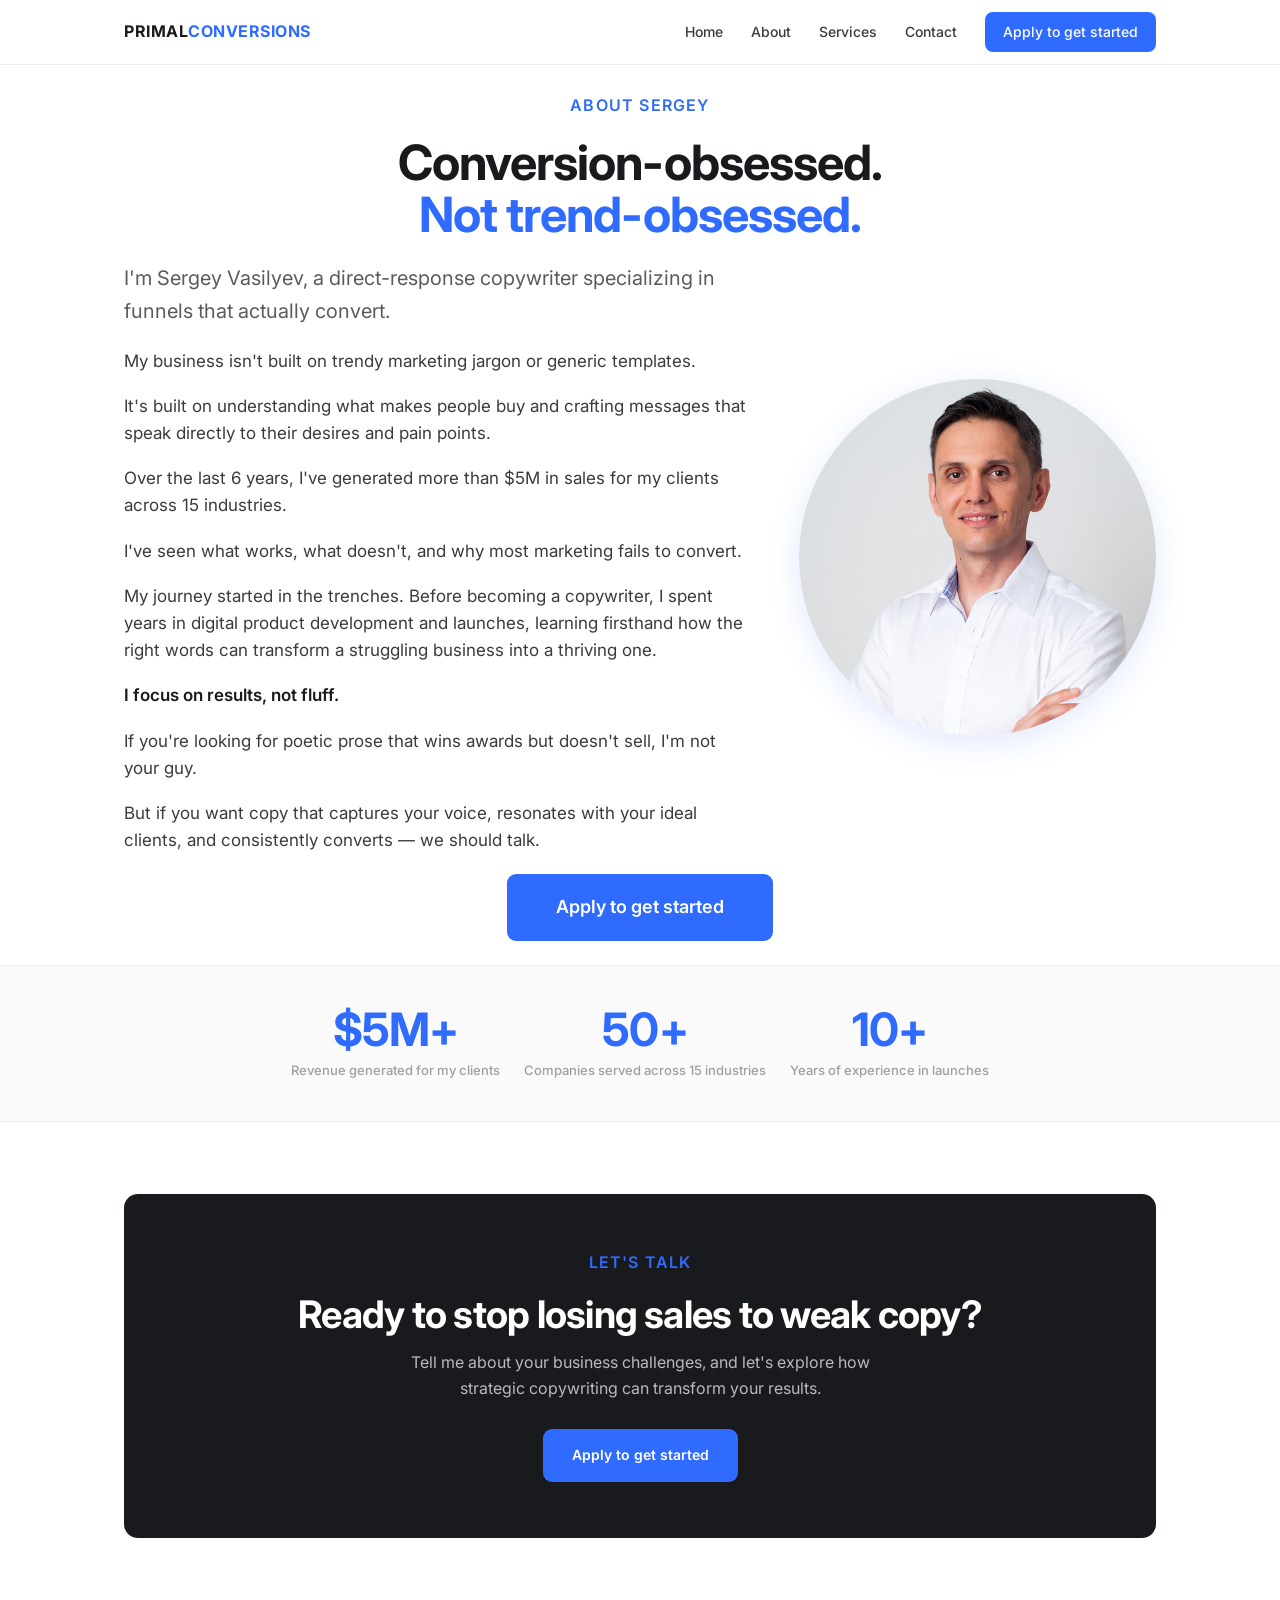
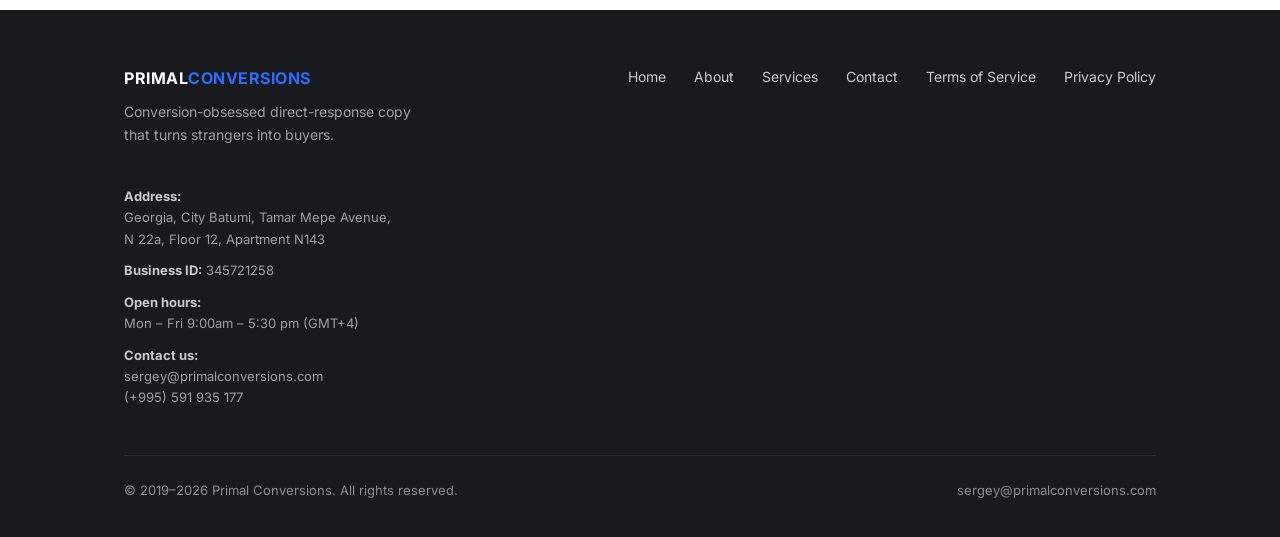
==== about.html @ b7368883 "Add spacing between stats and CTA on about page" ====
<!DOCTYPE html>
<html lang="en">
<head>
<meta charset="UTF-8">
<meta name="viewport" content="width=device-width, initial-scale=1.0">
<title>About — Primal Conversions</title>
<meta name="description" content="Conversion-obsessed, not trend-obsessed. Sergey Vasilyev is a direct-response copywriter specializing in funnels that actually convert.">
<link rel="preconnect" href="https://fonts.googleapis.com">
<link rel="preconnect" href="https://fonts.gstatic.com" crossorigin>
<link href="https://fonts.googleapis.com/css2?family=Inter:wght@400;500;600;700&display=swap" rel="stylesheet">
<link rel="icon" type="image/x-icon" href="favicon.ico">
<link rel="stylesheet" href="styles.css">
</head>
<body>

<nav class="nav">
  <div class="wrap">
    <a href="index.html" class="logo">PRIMAL<span class="accent">CONVERSIONS</span></a>
    <button class="menu-btn" aria-label="Menu" onclick="document.getElementById('nav').classList.toggle('open')">&#9776;</button>
    <div class="nav-links" id="nav">
      <a href="index.html">Home</a>
      <a href="about.html">About</a>
      <a href="services.html">Services</a>
      <a href="contact.html">Contact</a>
      <a href="https://calendly.com/primal-conversions/cpm" class="nav-cta">Apply to get started</a>
    </div>
  </div>
</nav>

<!-- HERO -->
<section class="hero">
  <div class="wrap">
    <div class="hero-head">
      <div class="tag reveal">About Sergey</div>
      <h1 class="reveal">Conversion-obsessed.<br><span class="accent">Not trend-obsessed.</span></h1>
    </div>
    <div class="hero-body">
      <div class="hero-copy">
        <p class="lead reveal">I'm Sergey Vasilyev, a direct-response copywriter specializing in funnels that actually convert.</p>
        <div class="reveal prose" style="margin-top:20px">
          <p>My business isn't built on trendy marketing jargon or generic templates.</p>
          <p>It's built on understanding what makes people buy and crafting messages that speak directly to their desires and pain points.</p>
          <p>Over the last 6 years, I've generated more than $5M in sales for my clients across 15 industries.</p>
          <p>I've seen what works, what doesn't, and why most marketing fails to convert.</p>
          <p>My journey started in the trenches. Before becoming a copywriter, I spent years in digital product development and launches, learning firsthand how the right words can transform a struggling business into a thriving one.</p>
          <p><strong>I focus on results, not fluff.</strong></p>
          <p>If you're looking for poetic prose that wins awards but doesn't sell, I'm not your guy.</p>
          <p>But if you want copy that captures your voice, resonates with your ideal clients, and consistently converts — we should talk.</p>
        </div>
      </div>
      <div class="hero-img-wrap reveal">
        <img src="images/hero image.png" alt="Sergey Vasilyev" class="hero-img">
      </div>
    </div>
    <div class="hero-cta reveal">
      <a href="https://calendly.com/primal-conversions/cpm" class="btn btn-primary btn-lg">Apply to get started</a>
    </div>
  </div>
</section>

<!-- STATS -->
<section class="stats" style="padding:40px 0">
  <div class="wrap">
    <div class="stat reveal"><div class="num">$5M+</div><div class="lbl">Revenue generated for my clients</div></div>
    <div class="stat reveal"><div class="num">50+</div><div class="lbl">Companies served across 15 industries</div></div>
    <div class="stat reveal"><div class="num">10+</div><div class="lbl">Years of experience in launches</div></div>
  </div>
</section>

<section>
  <div class="wrap">
    <div class="cta-band reveal">
      <div class="tag" style="color:var(--blue)">Let's talk</div>
      <h2>Ready to stop losing sales to weak copy?</h2>
      <p>Tell me about your business challenges, and let's explore how strategic copywriting can transform your results.</p>
      <a href="https://calendly.com/primal-conversions/cpm" class="btn btn-primary" style="background:var(--blue)">Apply to get started</a>
    </div>
  </div>
</section>

<footer>
  <div class="wrap">
    <div class="cols">
      <div>
        <div class="logo">PRIMAL<span class="accent">CONVERSIONS</span></div>
        <p class="tagline">Conversion-obsessed direct-response copy that turns strangers into buyers.</p>
      </div>
      <div class="fnav">
        <a href="index.html">Home</a>
        <a href="about.html">About</a>
        <a href="services.html">Services</a>
        <a href="contact.html">Contact</a>
        <a href="terms.html">Terms of Service</a>
        <a href="privacy.html">Privacy Policy</a>
      </div>
      <div class="finfo">
        <p><strong>Address:</strong><br>Georgia, City Batumi, Tamar Mepe Avenue,<br>N 22a, Floor 12, Apartment N143</p>
        <p><strong>Business ID:</strong> 345721258</p>
        <p><strong>Open hours:</strong><br>Mon – Fri 9:00am – 5:30 pm (GMT+4)</p>
        <p><strong>Contact us:</strong><br>
          <a href="mailto:sergey@primalconversions.com">sergey@primalconversions.com</a><br>
          <a href="tel:+995591935177">(+995) 591 935 177</a>
        </p>
      </div>
    </div>
    <div class="meta">
      <span>&copy; 2019–2026 Primal Conversions. All rights reserved.</span>
      <a href="mailto:sergey@primalconversions.com">sergey@primalconversions.com</a>
    </div>
  </div>
</footer>

<script>
const io=new IntersectionObserver((es)=>{es.forEach(e=>{if(e.isIntersecting){e.target.classList.add('in');io.unobserve(e.target)}})},{threshold:.12});
document.querySelectorAll('.reveal').forEach(el=>io.observe(el));
</script>
</body>
</html>
---- styles.css ----
/* ===== PRIMAL CONVERSIONS — shared styles ===== */
:root{
  --ink:#191A1D;
  --ink-soft:#3A3B3F;
  --muted:#5A5B5F;
  --faint:#9AA0A6;
  --line:#ECECEC;
  --line-soft:#F2F2F2;
  --blue:#2F6BFF;
  --blue-dark:#2557D6;
  --paper:#FFFFFF;
  --surface:#FAFAFA;
  --maxw:1080px;
  --radius:10px;
  --radius-lg:14px;
}
*{margin:0;padding:0;box-sizing:border-box}
html{scroll-behavior:smooth}
body{
  font-family:'Inter',-apple-system,BlinkMacSystemFont,'Segoe UI',sans-serif;
  color:var(--ink);
  background:var(--paper);
  line-height:1.6;
  -webkit-font-smoothing:antialiased;
}
img{max-width:100%;display:block}
a{color:inherit;text-decoration:none}

/* layout */
.wrap{max-width:var(--maxw);margin:0 auto;padding:0 24px}
section{padding:72px 0}
.tag{
  font-size:16px;font-weight:600;letter-spacing:1.2px;
  color:var(--blue);text-transform:uppercase;margin-bottom:18px;
}
h1{font-size:clamp(30px,5vw,52px);font-weight:700;line-height:1.08;letter-spacing:-0.02em}
h2{font-size:clamp(24px,3.5vw,38px);font-weight:700;line-height:1.12;letter-spacing:-0.02em}
h3{font-size:20px;font-weight:600;line-height:1.25}
.lead{font-size:clamp(16px,2vw,19px);color:var(--muted);line-height:1.65}
.accent{color:var(--blue)}

/* nav */
.nav{
  position:sticky;top:0;z-index:50;background:rgba(255,255,255,.85);
  backdrop-filter:blur(12px);border-bottom:1px solid var(--line);
}
.nav .wrap{display:flex;align-items:center;justify-content:space-between;height:64px}
.logo{font-size:16px;font-weight:700;letter-spacing:.5px}
.logo b{font-weight:700}
.logo .accent{color:var(--blue)}
.nav-links{display:flex;gap:28px;align-items:center}
.nav-links a{font-size:14px;color:var(--ink-soft);font-weight:500;transition:color .15s}
.nav-links a:hover{color:var(--blue)}
.nav-cta{
  background:var(--blue);color:#fff!important;padding:9px 18px;border-radius:8px;
  font-size:13px;font-weight:600;transition:background .15s;
}
.nav-cta:hover{background:var(--blue-dark)}
.menu-btn{display:none;background:none;border:0;font-size:24px;cursor:pointer;color:var(--ink)}

/* buttons */
.btn{
  display:inline-flex;align-items:center;gap:8px;font-size:14px;font-weight:600;
  padding:14px 28px;border-radius:9px;transition:all .15s;cursor:pointer;border:1px solid transparent;
}
.btn-primary{background:var(--blue);color:#fff}
.btn-primary:hover{background:var(--blue-dark);transform:translateY(-1px)}
.btn-ghost{background:#fff;color:var(--ink);border:1px solid #DDD}
.btn-ghost:hover{border-color:var(--ink);background:var(--surface)}
.btn-row{display:flex;gap:12px;flex-wrap:wrap}

/* hero */
.hero{padding:28px 0 24px;min-height:calc(100vh - 64px);display:flex;align-items:center}
.hero .wrap{display:flex;flex-direction:column;gap:20px;width:100%}
.hero-head{text-align:center}
.hero-head .tag{justify-content:center}
.hero h1{max-width:none;font-size:clamp(28px,3.8vw,50px);margin-top:8px}
.hero-body{display:flex;align-items:center;gap:48px;justify-content:space-between}
.hero-copy{flex:1 1 0;min-width:0}
.hero .lead{max-width:48ch;margin:0 0 12px;font-size:clamp(17px,2vw,20px)}
.check li{font-size:18px}
.hero-img-wrap{flex:0 0 auto}
.hero-img{
  width:357px;height:357px;
  object-fit:cover;object-position:top center;
  border-radius:50%;
  border:3px solid var(--accent);
  box-shadow:0 8px 32px rgba(47,107,255,.15);
  display:block;
}
.hero-cta{text-align:center}
.testimonial-row{display:flex;gap:40px;align-items:center}
.testimonial-photo{flex:0 0 25%}
.testimonial-body{flex:1 1 0}
.tim-img{width:100%;aspect-ratio:1;object-fit:cover;object-position:top center;border-radius:50%;border:3px solid var(--blue);box-shadow:0 4px 20px rgba(47,107,255,.12);display:block}
@media(max-width:768px){.testimonial-row{flex-direction:column}.testimonial-photo{flex:0 0 auto;width:120px;margin:0 auto}}
.about-img{width:380px;height:380px;object-fit:cover;object-position:top center;border-radius:50%;border:3px solid var(--blue);box-shadow:0 8px 32px rgba(47,107,255,.15);display:block}
.btn-lg{padding:18px 48px;font-size:18px}
@media(max-width:768px){
  .hero{min-height:unset;padding:32px 0}
  .hero-body{flex-direction:column-reverse;gap:24px}
  .hero-img{width:200px;height:200px}
  .btn-lg{padding:16px 32px;font-size:16px}
}

/* stat band */
.stats{border-top:1px solid var(--line);border-bottom:1px solid var(--line);background:var(--surface)}
.stats .wrap{display:flex;gap:24px;flex-wrap:wrap;justify-content:center}
.stat{flex:0 0 auto;min-width:160px;text-align:center}
.stat .num{font-size:clamp(32px,4vw,46px);font-weight:700;letter-spacing:-.02em;line-height:1;color:var(--blue)}
.stat .lbl{font-size:13px;color:var(--faint);margin-top:8px;font-weight:500}

/* checklist */
.check{list-style:none;display:flex;flex-direction:column;gap:12px;margin:24px 0}
.check li{display:flex;gap:12px;align-items:flex-start;font-size:16px;color:var(--ink)}
.check svg{flex-shrink:0;margin-top:3px}

/* logos */
.logos{padding:48px 0;border-bottom:1px solid var(--line)}
.logos .label{text-align:center;font-size:16px;color:var(--blue);font-weight:600;margin-bottom:28px;letter-spacing:1.2px;text-transform:uppercase}
.logo-img-wrap{text-align:center}
.client-logos-img{
  max-width:100%;width:720px;
  display:block;margin:0 auto;
  filter:grayscale(100%) opacity(0.55);
  transition:filter .3s;
}
.client-logos-img:hover{filter:grayscale(100%) opacity(0.75)}

/* prose section */
.prose p{margin-bottom:18px;font-size:17px;color:var(--ink-soft)}
.prose p:last-child{margin-bottom:0}
.prose strong{color:var(--ink);font-weight:600}
.prose em{font-style:italic;color:var(--muted)}
.section-head{max-width:62ch;margin-bottom:8px}
.section-head h2{margin-bottom:0}

/* two-col */
.two-col{display:grid;grid-template-columns:1.15fr .85fr;gap:56px;align-items:center}
.two-col.rev{grid-template-columns:.85fr 1.15fr}

/* photo placeholder */
.ph{
  background:var(--surface);border:1.5px dashed #D5D5D5;border-radius:var(--radius-lg);
  display:flex;flex-direction:column;align-items:center;justify-content:center;gap:8px;
  color:var(--faint);font-size:13px;text-align:center;padding:24px;aspect-ratio:1/1;
}
.ph.round{border-radius:50%}
.ph.wide{aspect-ratio:4/3}
.ph svg{opacity:.5}
.ph small{font-size:11px;max-width:80%;line-height:1.4}

/* cards grid */
.grid{display:grid;gap:20px}
.grid-3{grid-template-columns:repeat(3,1fr)}
.grid-2{grid-template-columns:repeat(2,1fr)}
.card{
  background:#fff;border:1px solid var(--line);border-radius:var(--radius-lg);padding:30px;
  transition:border-color .15s,transform .15s;
}
.card:hover{border-color:#D5D5D5;transform:translateY(-2px)}
.card .step{font-size:22px;font-weight:700;color:var(--blue);letter-spacing:1px;margin-bottom:14px}
.card h3{margin-bottom:10px}
.card p{font-size:15px;color:var(--muted)}

/* result / testimonial cards */
.results-imgs{display:flex;gap:24px;flex-wrap:wrap}
.results-img{flex:1 1 0;min-width:0;width:100%;border-radius:var(--radius-lg);box-shadow:0 4px 24px rgba(0,0,0,.08)}
.blue{color:var(--blue)}
.result{background:var(--surface);border:1px solid var(--line);border-radius:var(--radius-lg);padding:28px}
.result .metrics{display:flex;gap:20px;margin-bottom:16px}
.result .metric{flex:1}
.result .metric .k{font-size:11px;color:var(--faint);text-transform:uppercase;letter-spacing:.6px;margin-bottom:6px}
.result .metric .v{font-size:28px;font-weight:700;line-height:1}
.result .metric .v.blue{color:var(--blue)}
.result .metric .sub{font-size:13px;color:var(--muted);margin-top:4px}
.result .quote{font-size:14px;font-style:italic;color:var(--muted);line-height:1.6;border-top:1px solid var(--line);padding-top:16px;margin-top:4px}

.quote-card{background:#fff;border:1px solid var(--line);border-radius:var(--radius-lg);padding:28px}
.quote-card .mark{font-size:40px;color:var(--blue);line-height:.5;font-weight:700;font-family:Georgia,serif}
.quote-card p{font-size:15px;color:var(--ink-soft);font-style:italic;margin:14px 0 18px;line-height:1.65}
.quote-card .who{display:flex;align-items:center;gap:12px}
.quote-card .av{width:40px;height:40px;border-radius:50%;background:var(--blue);color:#fff;display:flex;align-items:center;justify-content:center;font-weight:600;font-size:14px}
.quote-card .who b{font-weight:600;font-size:14px;display:block}
.quote-card .who span{font-size:12px;color:var(--faint)}

/* CTA band */
.cta-band{background:var(--ink);color:#fff;border-radius:var(--radius-lg);padding:56px 48px;text-align:center}
.cta-band h2{color:#fff;margin-bottom:14px}
.cta-band p{color:#B8BABF;max-width:48ch;margin:0 auto 28px;font-size:16px}
.cta-band .note{font-size:13px;color:var(--faint);margin-top:18px}

/* services list */
.svc{border-top:1px solid var(--line);padding:48px 0}
.svc:first-of-type{border-top:0}
.svc-head{display:flex;align-items:baseline;gap:16px;margin-bottom:18px}
.svc-head .ix{font-size:14px;font-weight:700;color:var(--blue)}
.svc p{font-size:16px;color:var(--ink-soft);margin-bottom:14px;max-width:64ch}
.svc .check li{font-size:15px}

/* legal */
.legal{max-width:760px}
.legal h2{margin:36px 0 14px}
.legal h3{margin:26px 0 10px;font-size:17px}
.legal p{font-size:15px;color:var(--ink-soft);margin-bottom:14px}
.legal ul{margin:0 0 14px 22px}
.legal li{font-size:15px;color:var(--ink-soft);margin-bottom:6px}
.legal .meta{font-size:13px;color:var(--faint);margin-bottom:28px}

/* contact */
.contact-grid{display:grid;grid-template-columns:repeat(2,1fr);gap:20px;margin-top:32px}
.contact-item{border:1px solid var(--line);border-radius:var(--radius);padding:22px}
.contact-item .k{font-size:12px;color:var(--faint);text-transform:uppercase;letter-spacing:.6px;margin-bottom:8px;font-weight:600}
.contact-item .v{font-size:16px;color:var(--ink)}
.contact-item a.v{color:var(--blue)}

/* footer */
footer{background:var(--ink);color:#fff;padding:56px 0 36px;margin-top:0}
footer .cols{display:flex;justify-content:space-between;gap:40px;flex-wrap:wrap;margin-bottom:36px}
footer .logo{color:#fff}
footer .tagline{font-size:14px;color:#9AA0A6;margin-top:10px;max-width:34ch}
footer .fnav{display:flex;gap:28px;flex-wrap:wrap}
footer .fnav a{font-size:14px;color:#C8CACE;transition:color .15s}
footer .fnav a:hover{color:#fff}
footer .finfo{font-size:13px;color:#9AA0A6;line-height:1.65}
footer .finfo p{margin:0 0 10px}
footer .finfo strong{color:#C8CACE}
footer .finfo a{color:#9AA0A6;transition:color .15s}
footer .finfo a:hover{color:#fff}
footer .meta{border-top:1px solid #2C2D31;padding-top:24px;display:flex;justify-content:space-between;flex-wrap:wrap;gap:12px}
footer .meta span,footer .meta a{font-size:13px;color:#8A8C90}
footer .meta a:hover{color:#fff}

/* reveal animation */
.reveal{opacity:0;transform:translateY(16px);transition:opacity .6s ease,transform .6s ease}
.reveal.in{opacity:1;transform:none}

/* responsive */
@media(max-width:860px){
  section{padding:48px 0}
  .two-col,.two-col.rev{grid-template-columns:1fr;gap:32px}
  .grid-3{grid-template-columns:1fr}
  .grid-2{grid-template-columns:1fr}
  .contact-grid{grid-template-columns:1fr}
  .nav-links{
    display:none;position:absolute;top:64px;left:0;right:0;background:#fff;
    flex-direction:column;gap:0;padding:8px 0;border-bottom:1px solid var(--line);
  }
  .nav-links.open{display:flex}
  .nav-links a{padding:14px 24px;width:100%}
  .nav-links .nav-cta{margin:8px 24px;text-align:center;width:calc(100% - 48px)}
  .menu-btn{display:block}
  .cta-band{padding:40px 24px}
  .stats .wrap{gap:20px}
  .stat{min-width:90px}

  /* hero */
  .hero{min-height:unset;padding:36px 0 28px}
  .hero-body{flex-direction:column-reverse;gap:24px;align-items:center}
  .hero-copy{text-align:center}
  .hero-copy .check{text-align:left;display:inline-flex}
  .hero-img{width:220px;height:220px}
  .btn-lg{padding:16px 28px;font-size:16px;width:100%;justify-content:center}

  /* about image */
  .about-img{width:240px;height:240px;margin:0 auto}

  /* results images — stack on mobile */
  .results-imgs{flex-direction:column}

  /* testimonial */
  .testimonial-row{flex-direction:column;gap:24px}
  .testimonial-photo{flex:0 0 auto;width:120px;margin:0 auto}

  /* footer */
  footer .cols{flex-direction:column;gap:28px}
  footer .fnav{flex-direction:column;gap:12px}
  footer .meta{flex-direction:column;align-items:center;text-align:center;gap:8px}
}

@media(max-width:480px){
  section{padding:36px 0}
  .hero h1{font-size:28px}
  h2{font-size:24px}
  .hero-img{width:180px;height:180px}
  .about-img{width:180px;height:180px}
  .cta-band{padding:32px 16px}
  .card{padding:22px}
  .stat .num{font-size:32px}
}
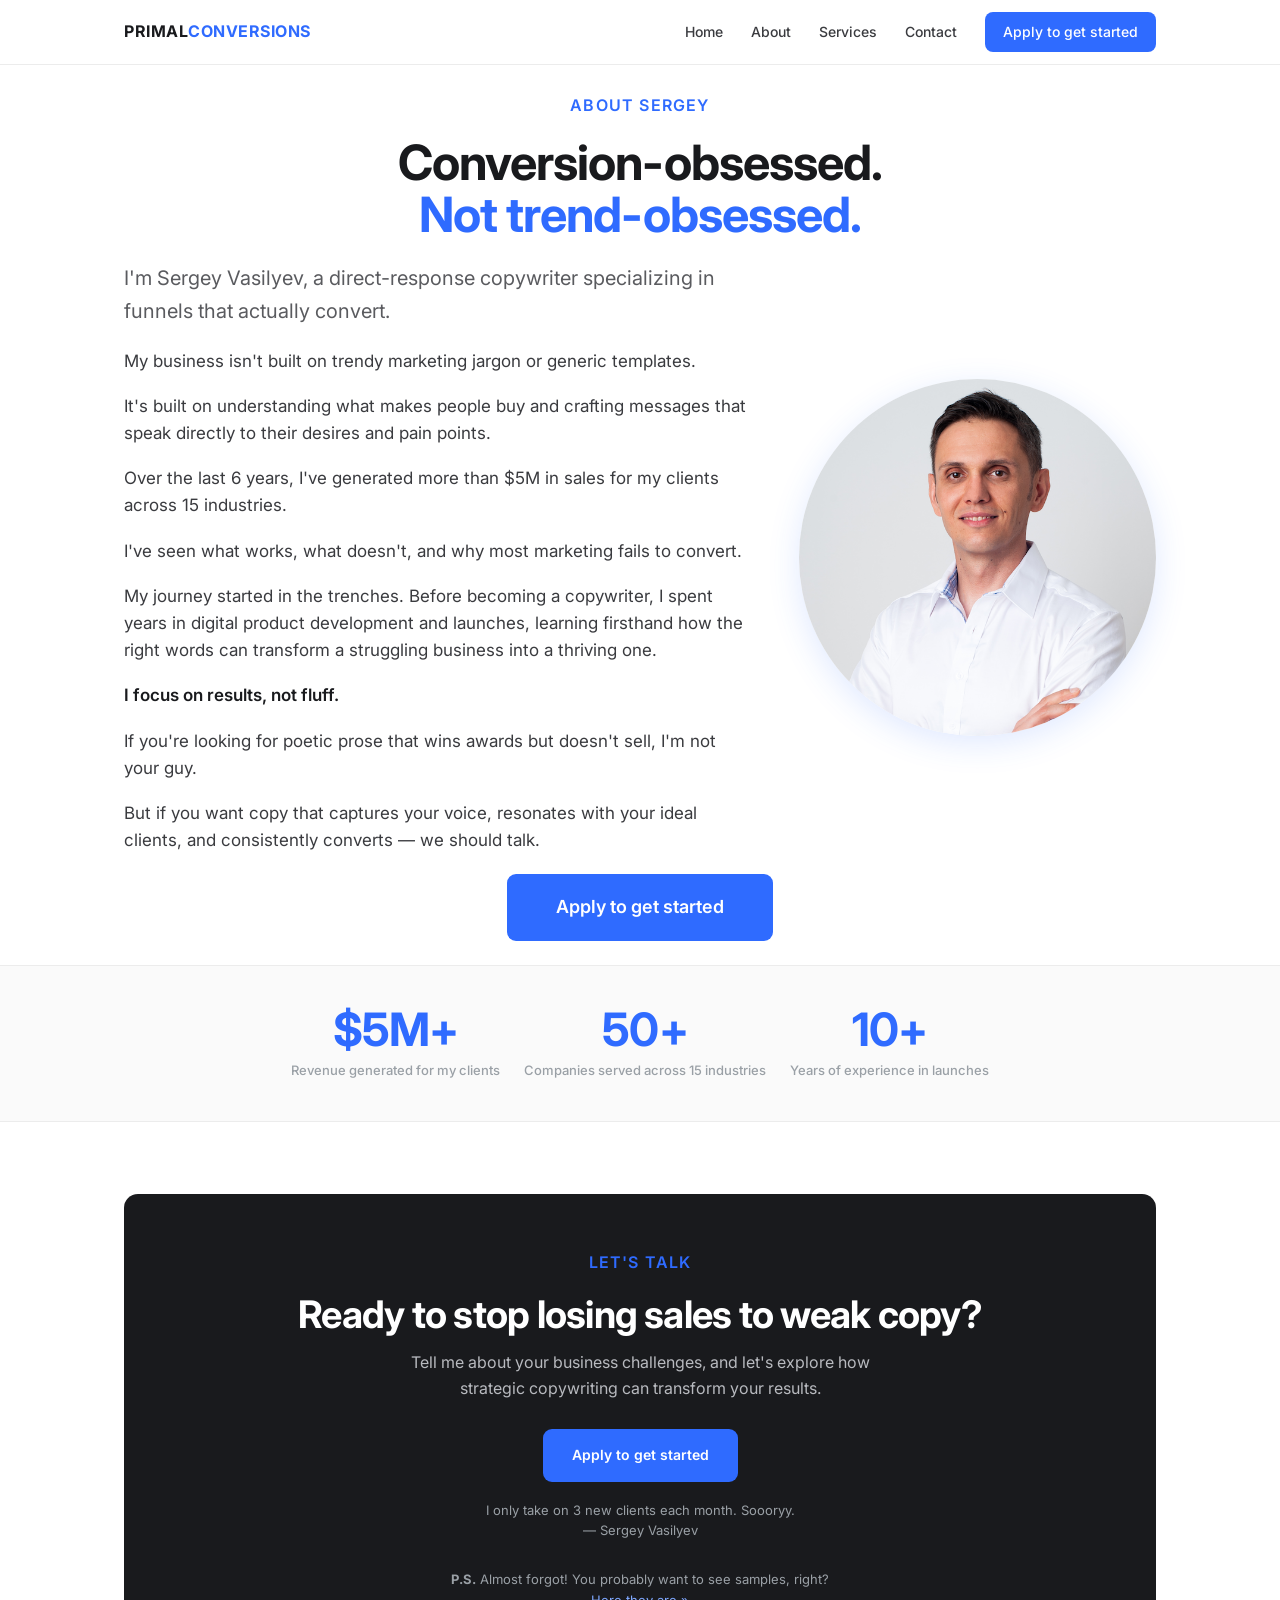
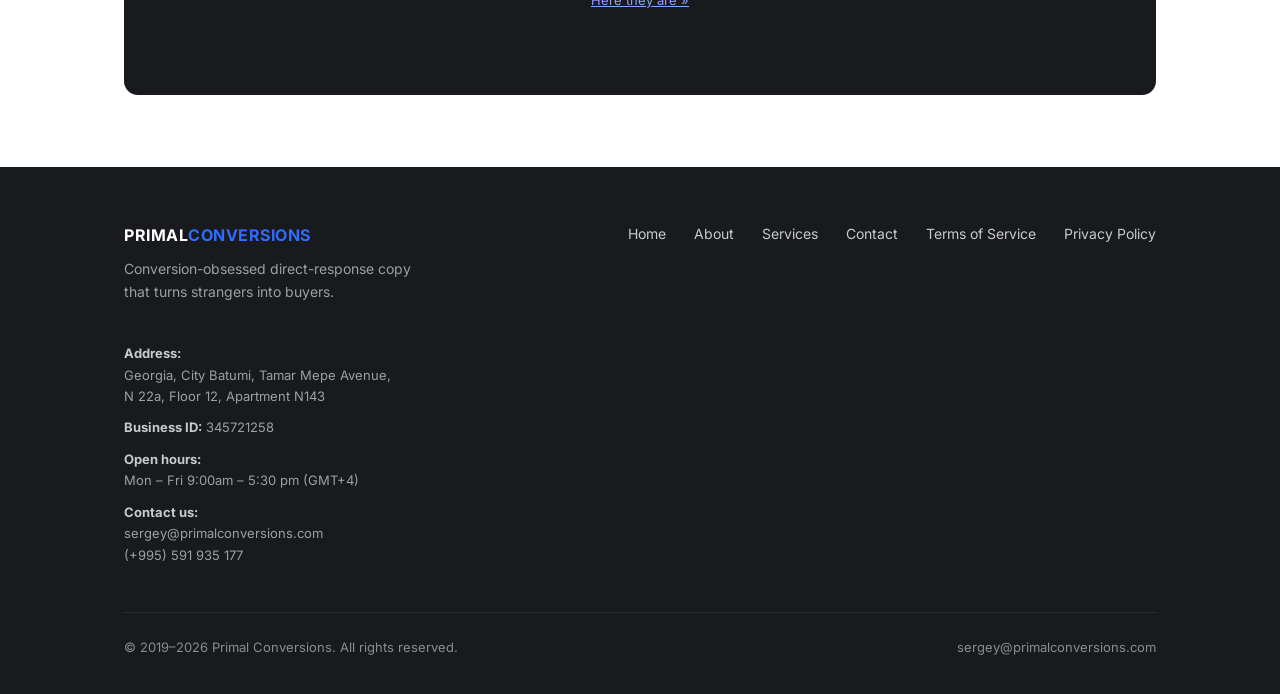
==== commit 85fc3a39: "Consistent CTA footer: signoff on own line + P.S. on services and about pages" ====
--- a/about.html
+++ b/about.html
@@ -74,6 +74,8 @@
       <h2>Ready to stop losing sales to weak copy?</h2>
       <p>Tell me about your business challenges, and let's explore how strategic copywriting can transform your results.</p>
       <a href="https://calendly.com/primal-conversions/cpm" class="btn btn-primary" style="background:var(--blue)">Apply to get started</a>
+      <p class="note">I only take on 3 new clients each month. Soooryy.<br>— Sergey Vasilyev</p>
+      <p class="note" style="margin-top:14px"><strong>P.S.</strong> Almost forgot! You probably want to see samples, right? <a href="https://docs.google.com/document/d/1qrfsg4CfmH8XKoCfCaiZGnV6vKZp-6wMqgPAmMsWTU8/edit?usp=sharing" target="_blank" rel="noopener" style="color:#7FA8FF;text-decoration:underline">Here they are &raquo;</a></p>
     </div>
   </div>
 </section>
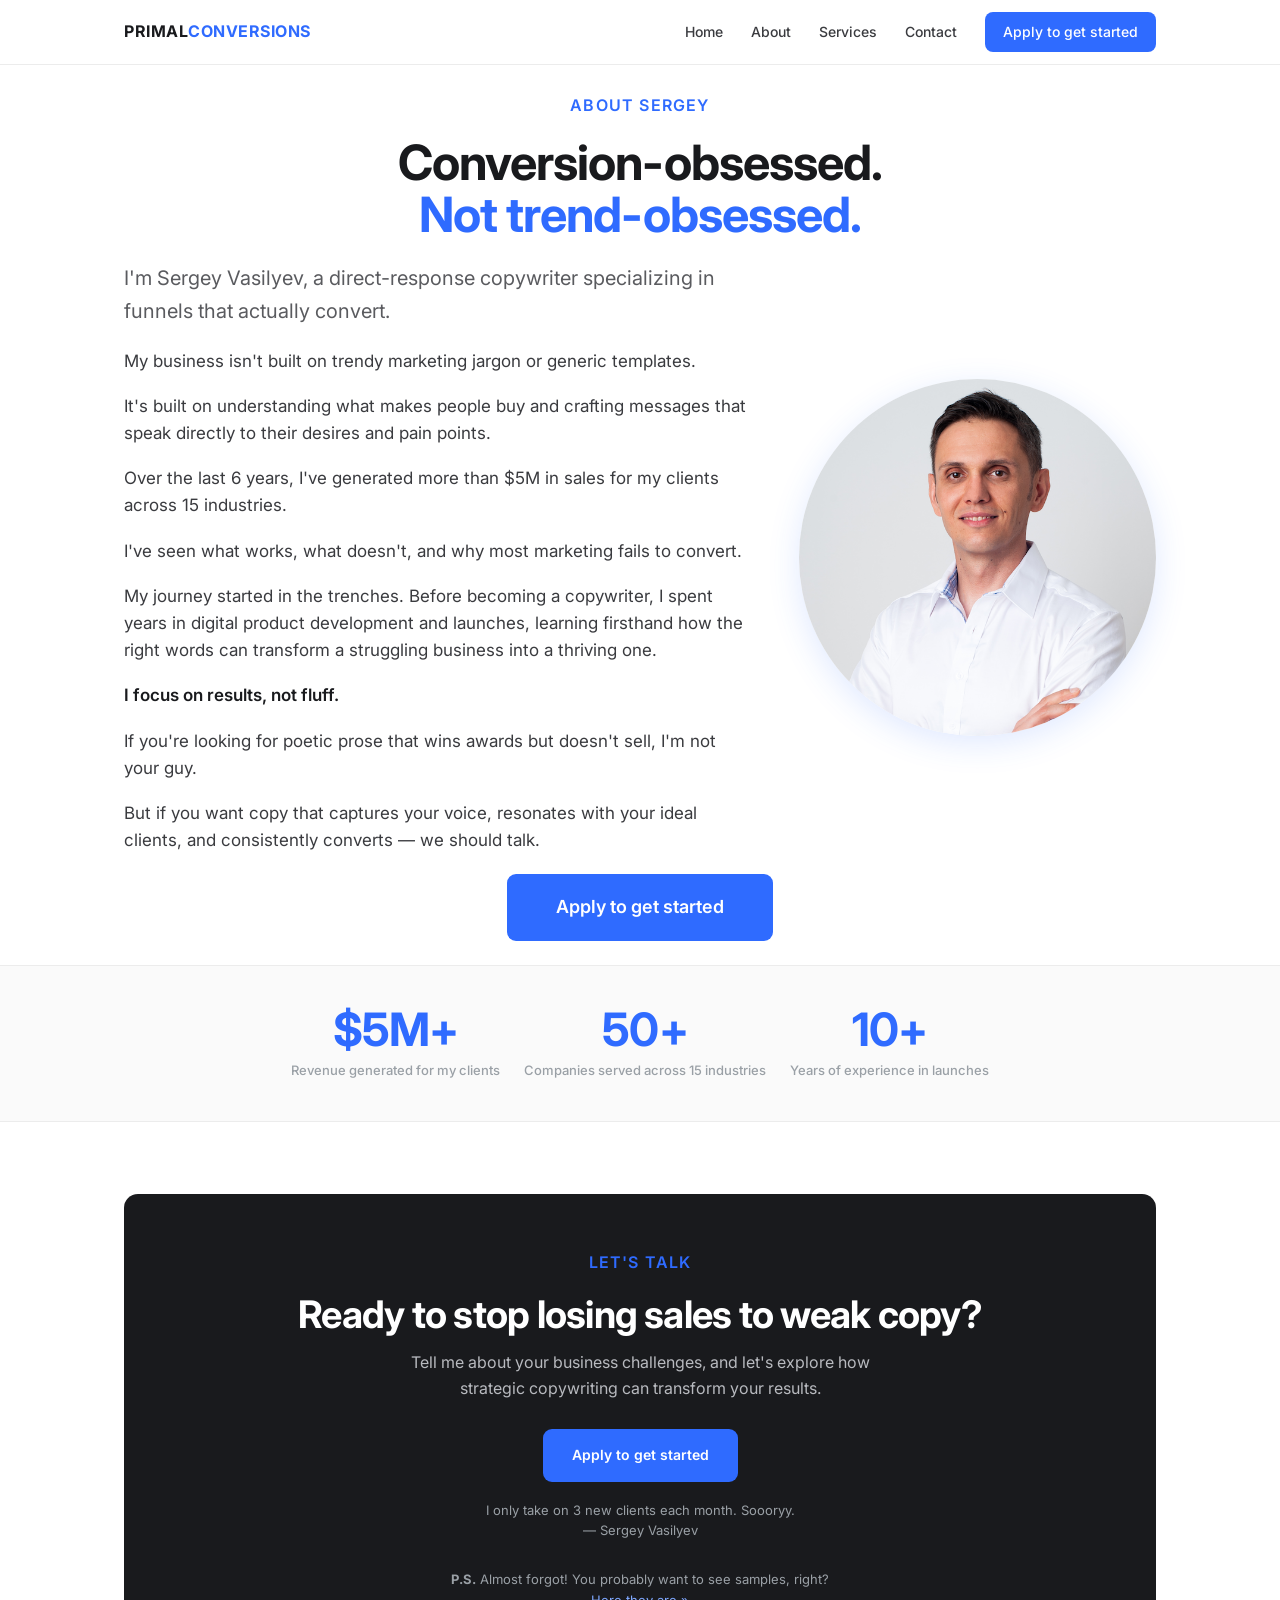
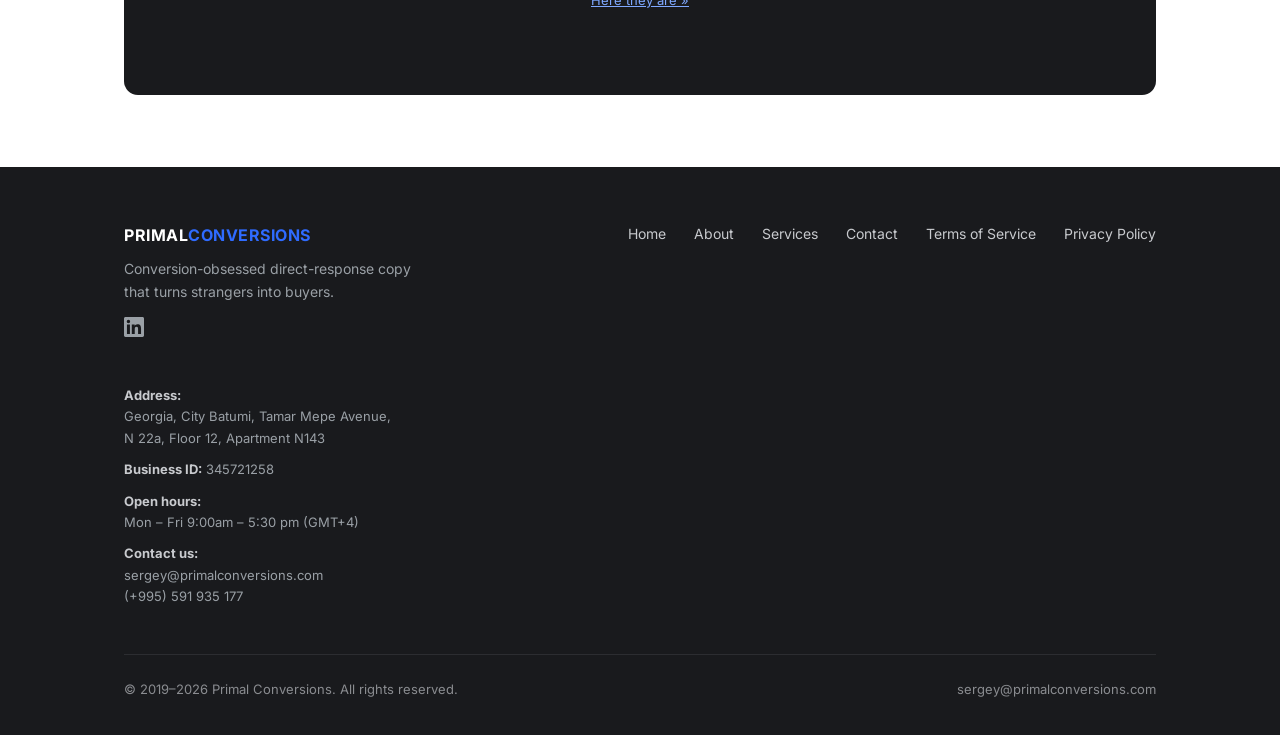
==== commit e11dd642: "Add LinkedIn icon to footer across all pages" ====
--- a/about.html
+++ b/about.html
@@ -22,7 +22,7 @@
       <a href="about.html">About</a>
       <a href="services.html">Services</a>
       <a href="contact.html">Contact</a>
-      <a href="https://calendly.com/primal-conversions/cpm" class="nav-cta">Apply to get started</a>
+      <a href="https://calendly.com/primal-conversions/book-your-copy-call-with-sergey" class="nav-cta">Apply to get started</a>
     </div>
   </div>
 </nav>
@@ -53,7 +53,7 @@
       </div>
     </div>
     <div class="hero-cta reveal">
-      <a href="https://calendly.com/primal-conversions/cpm" class="btn btn-primary btn-lg">Apply to get started</a>
+      <a href="https://calendly.com/primal-conversions/book-your-copy-call-with-sergey" class="btn btn-primary btn-lg">Apply to get started</a>
     </div>
   </div>
 </section>
@@ -73,7 +73,7 @@
       <div class="tag" style="color:var(--blue)">Let's talk</div>
       <h2>Ready to stop losing sales to weak copy?</h2>
       <p>Tell me about your business challenges, and let's explore how strategic copywriting can transform your results.</p>
-      <a href="https://calendly.com/primal-conversions/cpm" class="btn btn-primary" style="background:var(--blue)">Apply to get started</a>
+      <a href="https://calendly.com/primal-conversions/book-your-copy-call-with-sergey" class="btn btn-primary" style="background:var(--blue)">Apply to get started</a>
       <p class="note">I only take on 3 new clients each month. Soooryy.<br>— Sergey Vasilyev</p>
       <p class="note" style="margin-top:14px"><strong>P.S.</strong> Almost forgot! You probably want to see samples, right? <a href="https://docs.google.com/document/d/1qrfsg4CfmH8XKoCfCaiZGnV6vKZp-6wMqgPAmMsWTU8/edit?usp=sharing" target="_blank" rel="noopener" style="color:#7FA8FF;text-decoration:underline">Here they are &raquo;</a></p>
     </div>
@@ -86,6 +86,9 @@
       <div>
         <div class="logo">PRIMAL<span class="accent">CONVERSIONS</span></div>
         <p class="tagline">Conversion-obsessed direct-response copy that turns strangers into buyers.</p>
+        <a href="https://www.linkedin.com/in/sergey-v-vasilyev/" target="_blank" rel="noopener" class="li-link" aria-label="LinkedIn">
+          <svg width="20" height="20" viewBox="0 0 24 24" fill="currentColor"><path d="M20.447 20.452h-3.554v-5.569c0-1.328-.027-3.037-1.852-3.037-1.853 0-2.136 1.445-2.136 2.939v5.667H9.351V9h3.414v1.561h.046c.477-.9 1.637-1.85 3.37-1.85 3.601 0 4.267 2.37 4.267 5.455v6.286zM5.337 7.433a2.062 2.062 0 01-2.063-2.065 2.064 2.064 0 112.063 2.065zm1.782 13.019H3.555V9h3.564v11.452zM22.225 0H1.771C.792 0 0 .774 0 1.729v20.542C0 23.227.792 24 1.771 24h20.451C23.2 24 24 23.227 24 22.271V1.729C24 .774 23.2 0 22.222 0h.003z"/></svg>
+        </a>
       </div>
       <div class="fnav">
         <a href="index.html">Home</a>
--- a/styles.css
+++ b/styles.css
@@ -193,8 +193,9 @@
 /* services list */
 .svc{border-top:1px solid var(--line);padding:48px 0}
 .svc:first-of-type{border-top:0}
-.svc-head{display:flex;align-items:baseline;gap:16px;margin-bottom:18px}
+.svc-head{display:flex;align-items:center;gap:16px;margin-bottom:18px}
 .svc-head .ix{font-size:14px;font-weight:700;color:var(--blue)}
+.svc-icon{width:44px;height:44px;flex-shrink:0}
 .svc p{font-size:16px;color:var(--ink-soft);margin-bottom:14px;max-width:64ch}
 .svc .check li{font-size:15px}
 
@@ -222,6 +223,8 @@
 footer .fnav{display:flex;gap:28px;flex-wrap:wrap}
 footer .fnav a{font-size:14px;color:#C8CACE;transition:color .15s}
 footer .fnav a:hover{color:#fff}
+.li-link{display:inline-flex;align-items:center;margin-top:14px;color:#9AA0A6;transition:color .15s}
+.li-link:hover{color:#fff}
 footer .finfo{font-size:13px;color:#9AA0A6;line-height:1.65}
 footer .finfo p{margin:0 0 10px}
 footer .finfo strong{color:#C8CACE}
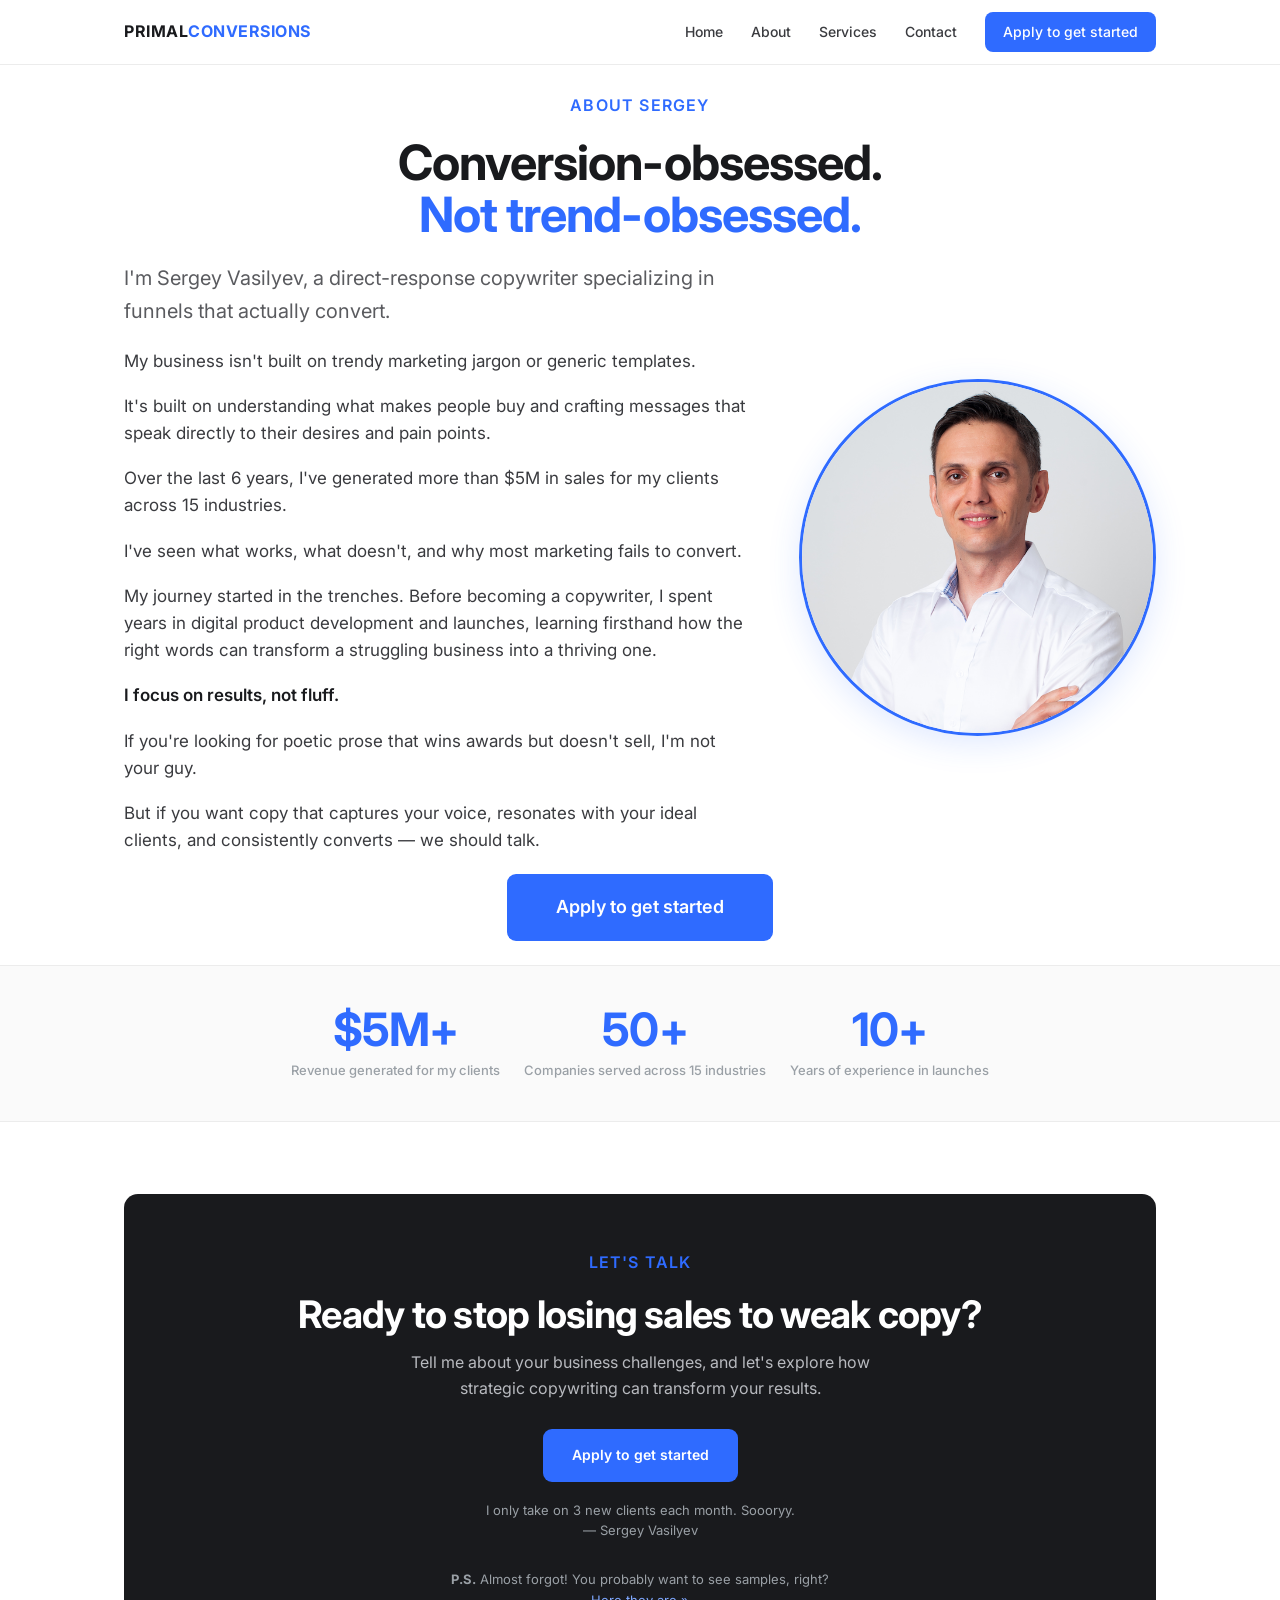
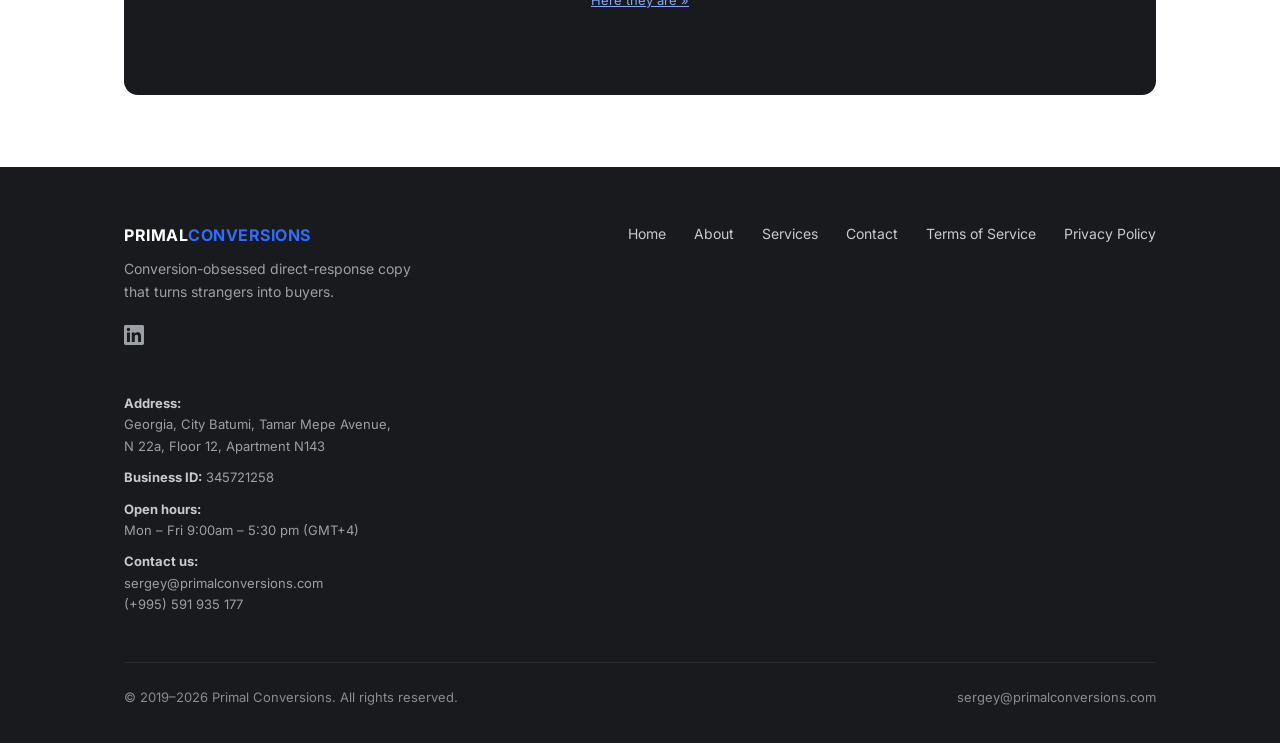
==== commit 0d003da6: "Mobile fixes: blue border on hero img, checklist sizing, favicon SVG on all pages, spacing tweaks" ====
--- a/about.html
+++ b/about.html
@@ -9,6 +9,8 @@
 <link rel="preconnect" href="https://fonts.gstatic.com" crossorigin>
 <link href="https://fonts.googleapis.com/css2?family=Inter:wght@400;500;600;700&display=swap" rel="stylesheet">
 <link rel="icon" type="image/x-icon" href="favicon.ico">
+<link rel="icon" type="image/svg+xml" href="favicon.svg">
+<link rel="apple-touch-icon" href="apple-touch-icon.png">
 <link rel="stylesheet" href="styles.css">
 </head>
 <body>
--- a/styles.css
+++ b/styles.css
@@ -84,7 +84,7 @@
   width:357px;height:357px;
   object-fit:cover;object-position:top center;
   border-radius:50%;
-  border:3px solid var(--accent);
+  border:3px solid var(--blue);
   box-shadow:0 8px 32px rgba(47,107,255,.15);
   display:block;
 }
@@ -223,7 +223,7 @@
 footer .fnav{display:flex;gap:28px;flex-wrap:wrap}
 footer .fnav a{font-size:14px;color:#C8CACE;transition:color .15s}
 footer .fnav a:hover{color:#fff}
-.li-link{display:inline-flex;align-items:center;margin-top:14px;color:#9AA0A6;transition:color .15s}
+.li-link{display:inline-flex;align-items:center;margin-top:22px;color:#9AA0A6;transition:color .15s}
 .li-link:hover{color:#fff}
 footer .finfo{font-size:13px;color:#9AA0A6;line-height:1.65}
 footer .finfo p{margin:0 0 10px}
@@ -261,7 +261,7 @@
   .hero{min-height:unset;padding:36px 0 28px}
   .hero-body{flex-direction:column-reverse;gap:24px;align-items:center}
   .hero-copy{text-align:center}
-  .hero-copy .check{text-align:left;display:inline-flex}
+  .hero-copy .check{text-align:left;width:100%}
   .hero-img{width:220px;height:220px}
   .btn-lg{padding:16px 28px;font-size:16px;width:100%;justify-content:center}
 
@@ -290,4 +290,8 @@
   .cta-band{padding:32px 16px}
   .card{padding:22px}
   .stat .num{font-size:32px}
-}
+  .check li{font-size:16px}
+  .tag{font-size:14px;letter-spacing:.8px}
+  .svc{padding:32px 0}
+  .lead{font-size:16px}
+}
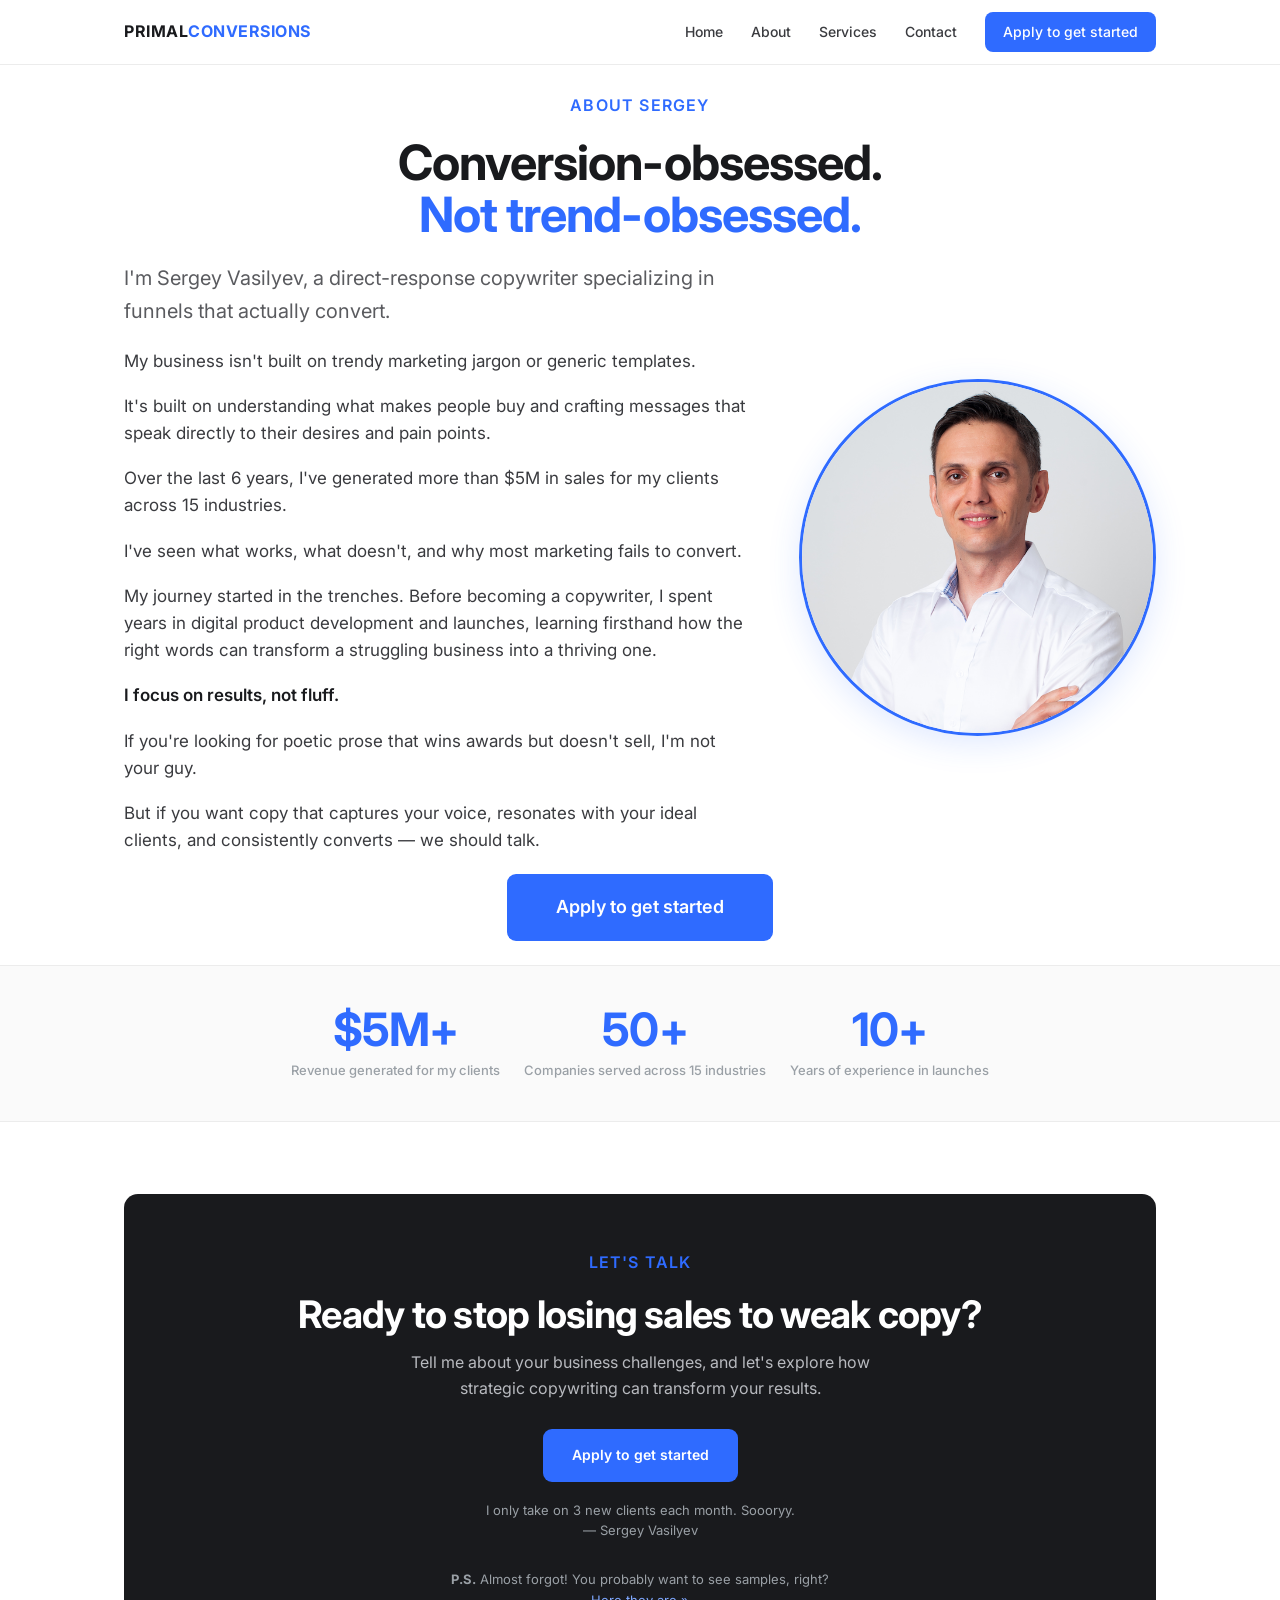
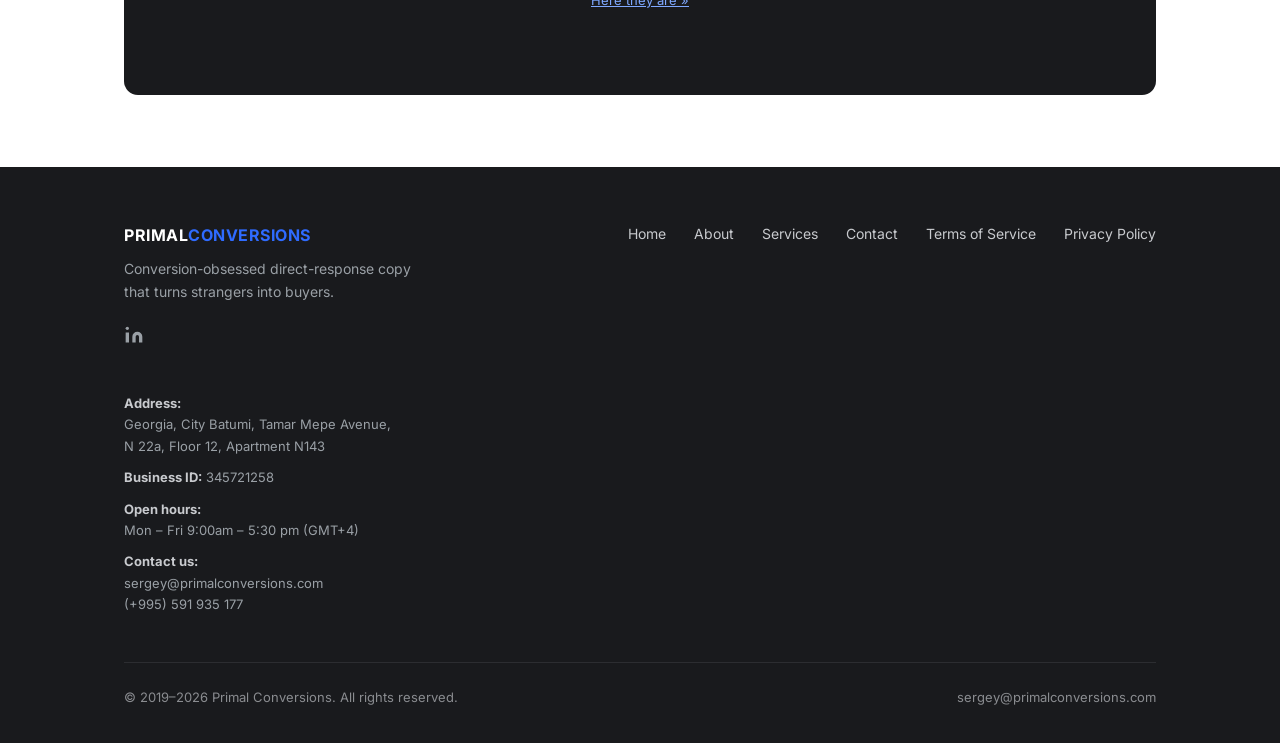
==== commit 1c2c8b8b: "Fix LinkedIn icon: remove background box, use clean path-only SVG" ====
--- a/about.html
+++ b/about.html
@@ -24,7 +24,7 @@
       <a href="about.html">About</a>
       <a href="services.html">Services</a>
       <a href="contact.html">Contact</a>
-      <a href="https://calendly.com/primal-conversions/book-your-copy-call-with-sergey" class="nav-cta">Apply to get started</a>
+      <a href="https://calendly.com/primal-conversions/book-your-copy-call-with-sergey" target="_blank" rel="noopener" class="nav-cta">Apply to get started</a>
     </div>
   </div>
 </nav>
@@ -55,7 +55,7 @@
       </div>
     </div>
     <div class="hero-cta reveal">
-      <a href="https://calendly.com/primal-conversions/book-your-copy-call-with-sergey" class="btn btn-primary btn-lg">Apply to get started</a>
+      <a href="https://calendly.com/primal-conversions/book-your-copy-call-with-sergey" target="_blank" rel="noopener" class="btn btn-primary btn-lg">Apply to get started</a>
     </div>
   </div>
 </section>
@@ -75,7 +75,7 @@
       <div class="tag" style="color:var(--blue)">Let's talk</div>
       <h2>Ready to stop losing sales to weak copy?</h2>
       <p>Tell me about your business challenges, and let's explore how strategic copywriting can transform your results.</p>
-      <a href="https://calendly.com/primal-conversions/book-your-copy-call-with-sergey" class="btn btn-primary" style="background:var(--blue)">Apply to get started</a>
+      <a href="https://calendly.com/primal-conversions/book-your-copy-call-with-sergey" target="_blank" rel="noopener" class="btn btn-primary" style="background:var(--blue)">Apply to get started</a>
       <p class="note">I only take on 3 new clients each month. Soooryy.<br>— Sergey Vasilyev</p>
       <p class="note" style="margin-top:14px"><strong>P.S.</strong> Almost forgot! You probably want to see samples, right? <a href="https://docs.google.com/document/d/1qrfsg4CfmH8XKoCfCaiZGnV6vKZp-6wMqgPAmMsWTU8/edit?usp=sharing" target="_blank" rel="noopener" style="color:#7FA8FF;text-decoration:underline">Here they are &raquo;</a></p>
     </div>
@@ -89,7 +89,7 @@
         <div class="logo">PRIMAL<span class="accent">CONVERSIONS</span></div>
         <p class="tagline">Conversion-obsessed direct-response copy that turns strangers into buyers.</p>
         <a href="https://www.linkedin.com/in/sergey-v-vasilyev/" target="_blank" rel="noopener" class="li-link" aria-label="LinkedIn">
-          <svg width="20" height="20" viewBox="0 0 24 24" fill="currentColor"><path d="M20.447 20.452h-3.554v-5.569c0-1.328-.027-3.037-1.852-3.037-1.853 0-2.136 1.445-2.136 2.939v5.667H9.351V9h3.414v1.561h.046c.477-.9 1.637-1.85 3.37-1.85 3.601 0 4.267 2.37 4.267 5.455v6.286zM5.337 7.433a2.062 2.062 0 01-2.063-2.065 2.064 2.064 0 112.063 2.065zm1.782 13.019H3.555V9h3.564v11.452zM22.225 0H1.771C.792 0 0 .774 0 1.729v20.542C0 23.227.792 24 1.771 24h20.451C23.2 24 24 23.227 24 22.271V1.729C24 .774 23.2 0 22.222 0h.003z"/></svg>
+          <svg width="20" height="20" viewBox="0 0 24 24" fill="currentColor"><path d="M16 8a6 6 0 016 6v7h-4v-7a2 2 0 00-2-2 2 2 0 00-2 2v7h-4v-7a6 6 0 016-6zM2 9h4v12H2z"/><circle cx="4" cy="4" r="2"/></svg>
         </a>
       </div>
       <div class="fnav">
